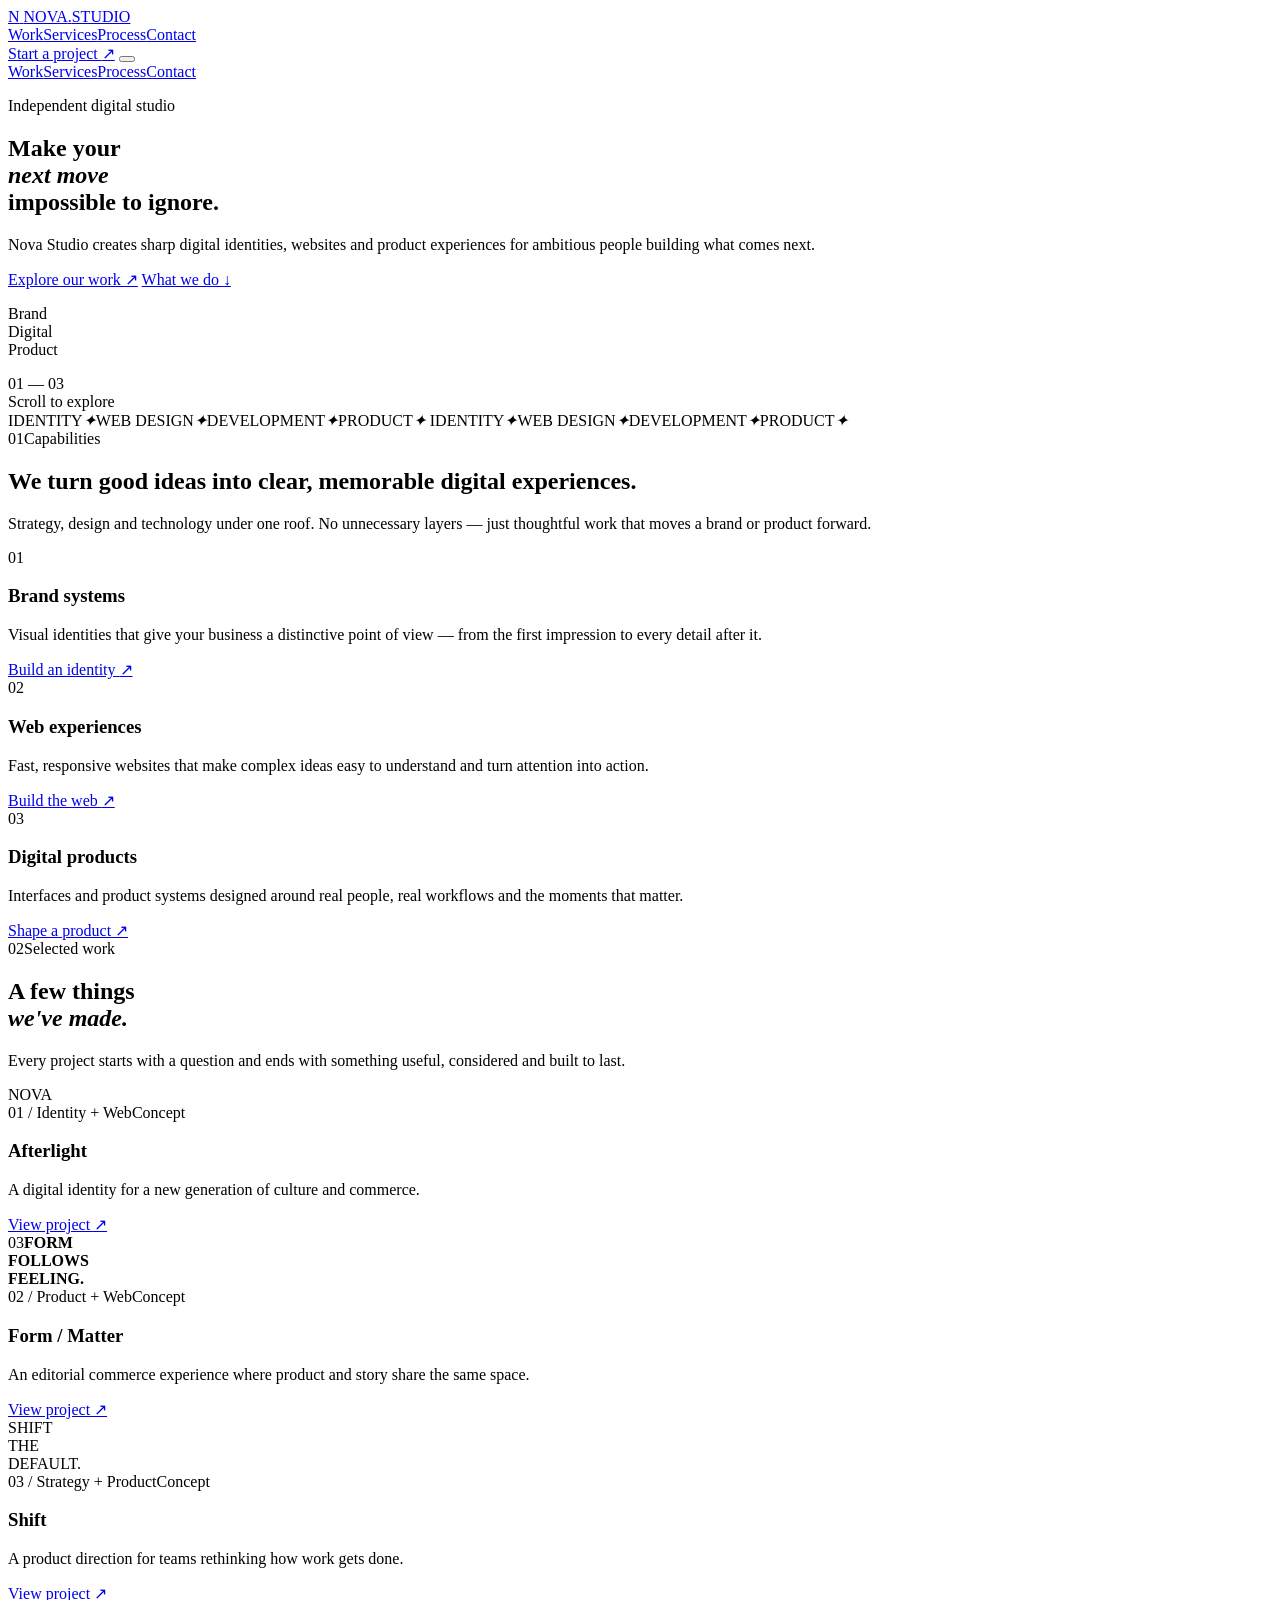
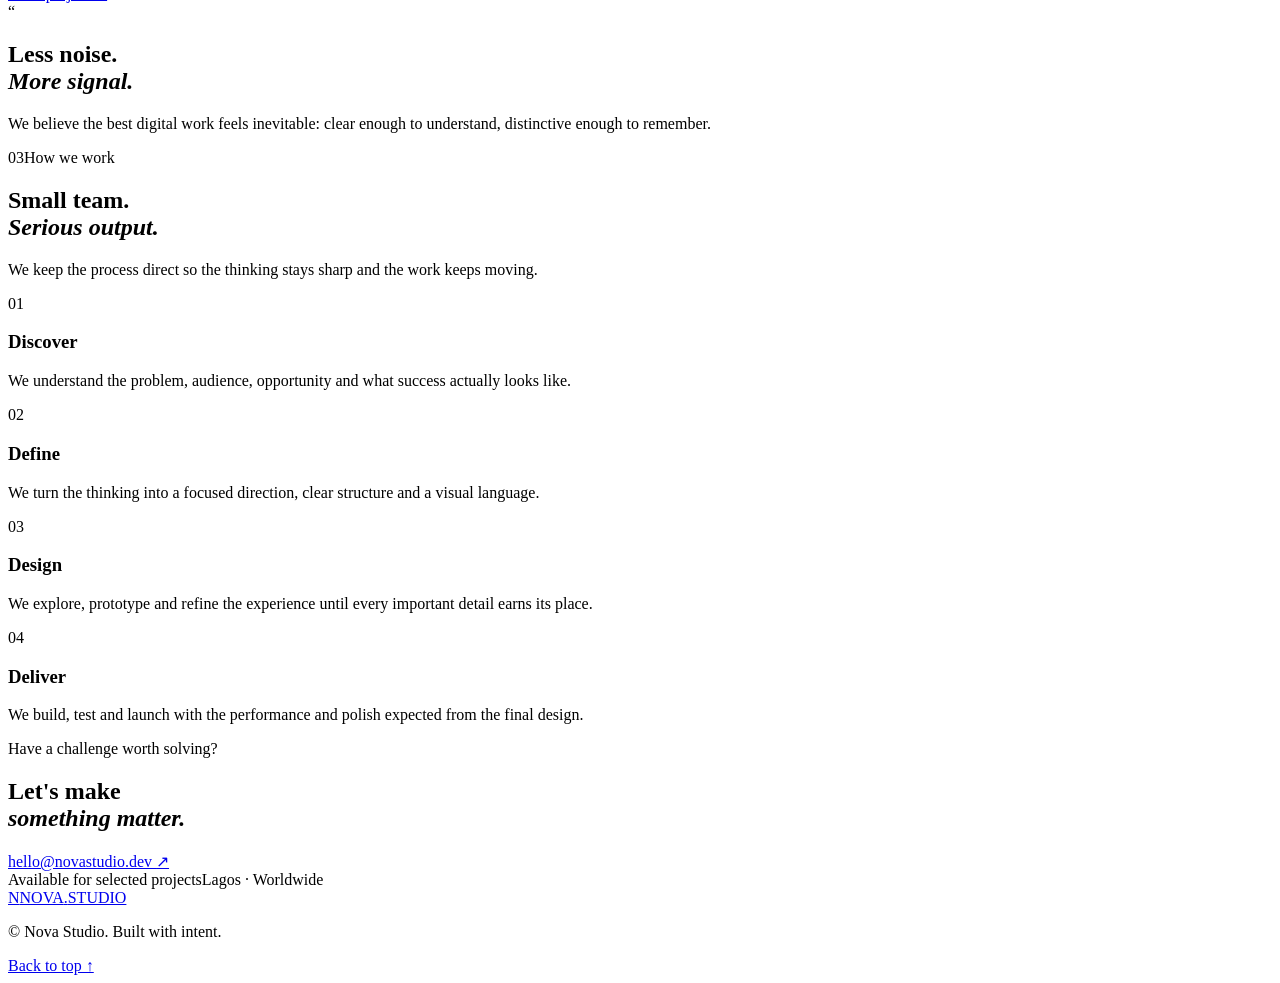
==== index.html @ 511130ea "Build Nova Studio: add index.html" ====
<!doctype html>
<html lang="en">
<head>
  <meta charset="utf-8">
  <meta name="viewport" content="width=device-width, initial-scale=1">
  <meta name="theme-color" content="#0a0a0a">
  <meta name="description" content="Nova Studio — digital experiences, brands and products built with clarity and character.">
  <title>Nova Studio — Digital experiences with character</title>
  <link rel="stylesheet" href="styles.css">
</head>
<body>
  <div class="noise" aria-hidden="true"></div>
  <header class="site-header" id="top">
    <a class="brand" href="#top" aria-label="Nova Studio home">
      <span class="brand-mark">N</span>
      <span>NOVA<span class="brand-dot">.</span>STUDIO</span>
    </a>
    <nav class="desktop-nav" aria-label="Primary navigation">
      <a href="#work">Work</a><a href="#services">Services</a><a href="#process">Process</a><a href="#contact">Contact</a>
    </nav>
    <a class="header-cta" href="#contact">Start a project <span>↗</span></a>
    <button class="menu-toggle" aria-label="Open menu" aria-expanded="false"><span></span><span></span></button>
  </header>

  <div class="mobile-menu" aria-hidden="true">
    <a href="#work">Work</a><a href="#services">Services</a><a href="#process">Process</a><a href="#contact">Contact</a>
  </div>

  <main>
    <section class="hero">
      <div class="hero-grid" aria-hidden="true"></div>
      <div class="hero-orbit orbit-one"></div><div class="hero-orbit orbit-two"></div>
      <div class="hero-copy reveal">
        <p class="eyebrow"><span class="status-dot"></span> Independent digital studio</p>
        <h1>Make your<br><em>next move</em><br>impossible to ignore.</h1>
        <p class="hero-text">Nova Studio creates sharp digital identities, websites and product experiences for ambitious people building what comes next.</p>
        <div class="hero-actions">
          <a class="button button-primary" href="#work">Explore our work <span>↗</span></a>
          <a class="text-link" href="#services">What we do <span>↓</span></a>
        </div>
      </div>
      <div class="hero-side reveal">
        <div class="side-line"></div>
        <p>Brand<br>Digital<br>Product</p>
        <span>01 — 03</span>
      </div>
      <div class="scroll-cue"><span></span> Scroll to explore</div>
    </section>

    <section class="marquee" aria-label="Studio capabilities">
      <div class="marquee-track">
        <span>IDENTITY</span><i>✦</i><span>WEB DESIGN</span><i>✦</i><span>DEVELOPMENT</span><i>✦</i><span>PRODUCT</span><i>✦</i>
        <span>IDENTITY</span><i>✦</i><span>WEB DESIGN</span><i>✦</i><span>DEVELOPMENT</span><i>✦</i><span>PRODUCT</span><i>✦</i>
      </div>
    </section>

    <section class="section intro" id="services">
      <div class="section-label reveal"><span>01</span><span>Capabilities</span></div>
      <div class="intro-content">
        <h2 class="reveal">We turn good ideas into <span>clear, memorable</span> digital experiences.</h2>
        <p class="lead reveal">Strategy, design and technology under one roof. No unnecessary layers — just thoughtful work that moves a brand or product forward.</p>
        <div class="service-grid">
          <article class="service-card reveal"><span class="service-number">01</span><h3>Brand systems</h3><p>Visual identities that give your business a distinctive point of view — from the first impression to every detail after it.</p><a href="#contact">Build an identity <span>↗</span></a></article>
          <article class="service-card reveal"><span class="service-number">02</span><h3>Web experiences</h3><p>Fast, responsive websites that make complex ideas easy to understand and turn attention into action.</p><a href="#contact">Build the web <span>↗</span></a></article>
          <article class="service-card reveal"><span class="service-number">03</span><h3>Digital products</h3><p>Interfaces and product systems designed around real people, real workflows and the moments that matter.</p><a href="#contact">Shape a product <span>↗</span></a></article>
        </div>
      </div>
    </section>

    <section class="section work" id="work">
      <div class="section-label reveal"><span>02</span><span>Selected work</span></div>
      <div class="work-heading reveal"><h2>A few things<br><em>we've made.</em></h2><p>Every project starts with a question and ends with something useful, considered and built to last.</p></div>
      <div class="project-list">
        <article class="project project-dark reveal">
          <div class="project-visual visual-alpha"><div class="visual-ring"></div><span class="visual-word">NOVA</span></div>
          <div class="project-meta"><span>01 / Identity + Web</span><span>Concept</span></div>
          <h3>Afterlight</h3><p>A digital identity for a new generation of culture and commerce.</p><a href="#contact" aria-label="View Afterlight project">View project ↗</a>
        </article>
        <article class="project project-light reveal">
          <div class="project-visual visual-beta"><div class="beta-card"><span>03</span><strong>FORM<br>FOLLOWS<br>FEELING.</strong></div></div>
          <div class="project-meta"><span>02 / Product + Web</span><span>Concept</span></div>
          <h3>Form / Matter</h3><p>An editorial commerce experience where product and story share the same space.</p><a href="#contact" aria-label="View Form Matter project">View project ↗</a>
        </article>
        <article class="project project-green reveal">
          <div class="project-visual visual-gamma"><div class="gamma-grid"></div><span>SHIFT<br>THE<br>DEFAULT.</span></div>
          <div class="project-meta"><span>03 / Strategy + Product</span><span>Concept</span></div>
          <h3>Shift</h3><p>A product direction for teams rethinking how work gets done.</p><a href="#contact" aria-label="View Shift project">View project ↗</a>
        </article>
      </div>
    </section>

    <section class="statement">
      <div class="statement-inner reveal"><span class="quote-mark">“</span><h2>Less noise.<br><em>More signal.</em></h2><p>We believe the best digital work feels inevitable: clear enough to understand, distinctive enough to remember.</p></div>
    </section>

    <section class="section process" id="process">
      <div class="section-label reveal"><span>03</span><span>How we work</span></div>
      <div class="process-top"><h2 class="reveal">Small team.<br><em>Serious output.</em></h2><p class="lead reveal">We keep the process direct so the thinking stays sharp and the work keeps moving.</p></div>
      <div class="steps">
        <div class="step reveal"><span>01</span><div><h3>Discover</h3><p>We understand the problem, audience, opportunity and what success actually looks like.</p></div></div>
        <div class="step reveal"><span>02</span><div><h3>Define</h3><p>We turn the thinking into a focused direction, clear structure and a visual language.</p></div></div>
        <div class="step reveal"><span>03</span><div><h3>Design</h3><p>We explore, prototype and refine the experience until every important detail earns its place.</p></div></div>
        <div class="step reveal"><span>04</span><div><h3>Deliver</h3><p>We build, test and launch with the performance and polish expected from the final design.</p></div></div>
      </div>
    </section>

    <section class="contact" id="contact">
      <div class="contact-glow"></div>
      <div class="contact-inner reveal">
        <p class="eyebrow">Have a challenge worth solving?</p>
        <h2>Let's make<br><em>something matter.</em></h2>
        <a class="contact-button" href="mailto:hello@novastudio.dev">hello@novastudio.dev <span>↗</span></a>
        <div class="contact-bottom"><span>Available for selected projects</span><span>Lagos · Worldwide</span></div>
      </div>
    </section>
  </main>

  <footer class="footer">
    <a class="brand" href="#top"><span class="brand-mark">N</span><span>NOVA<span class="brand-dot">.</span>STUDIO</span></a>
    <p>© <span id="year"></span> Nova Studio. Built with intent.</p>
    <a href="#top" class="back-top">Back to top ↑</a>
  </footer>
  <script src="script.js"></script>
</body>
</html>
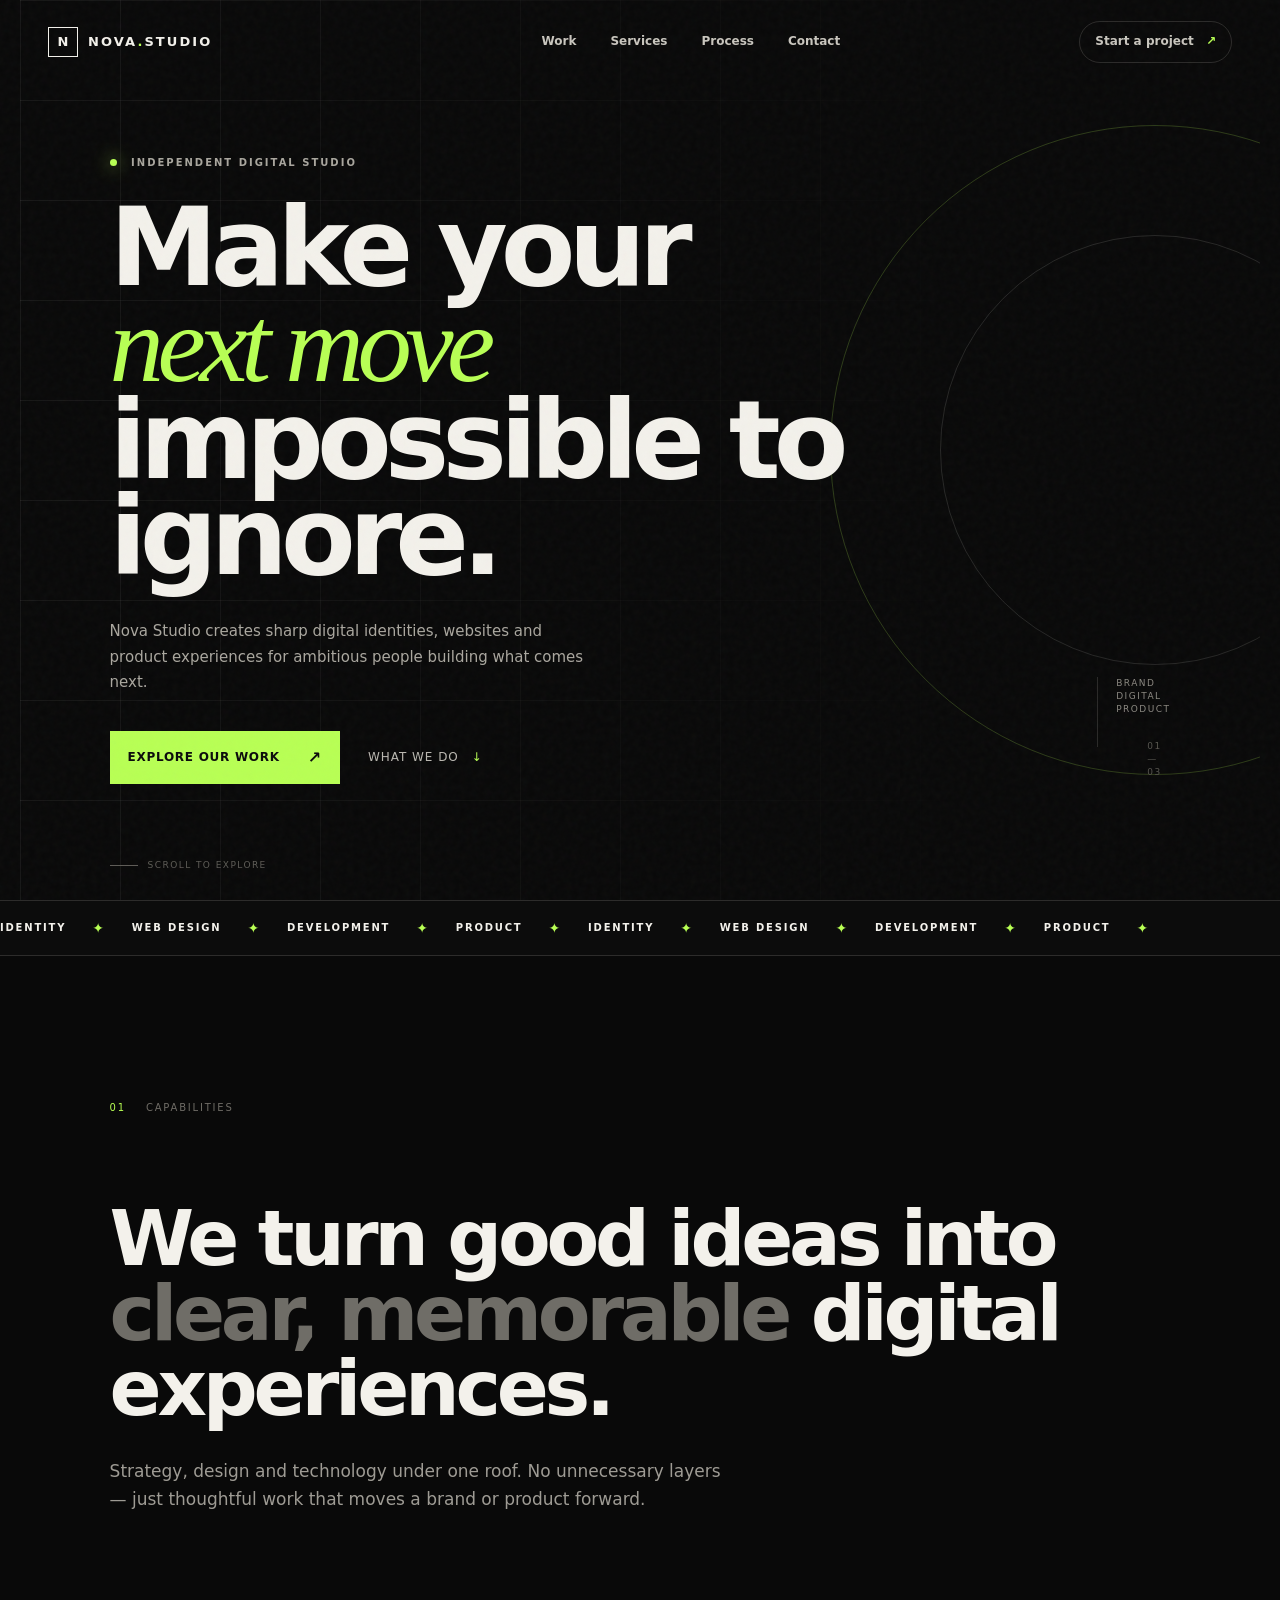
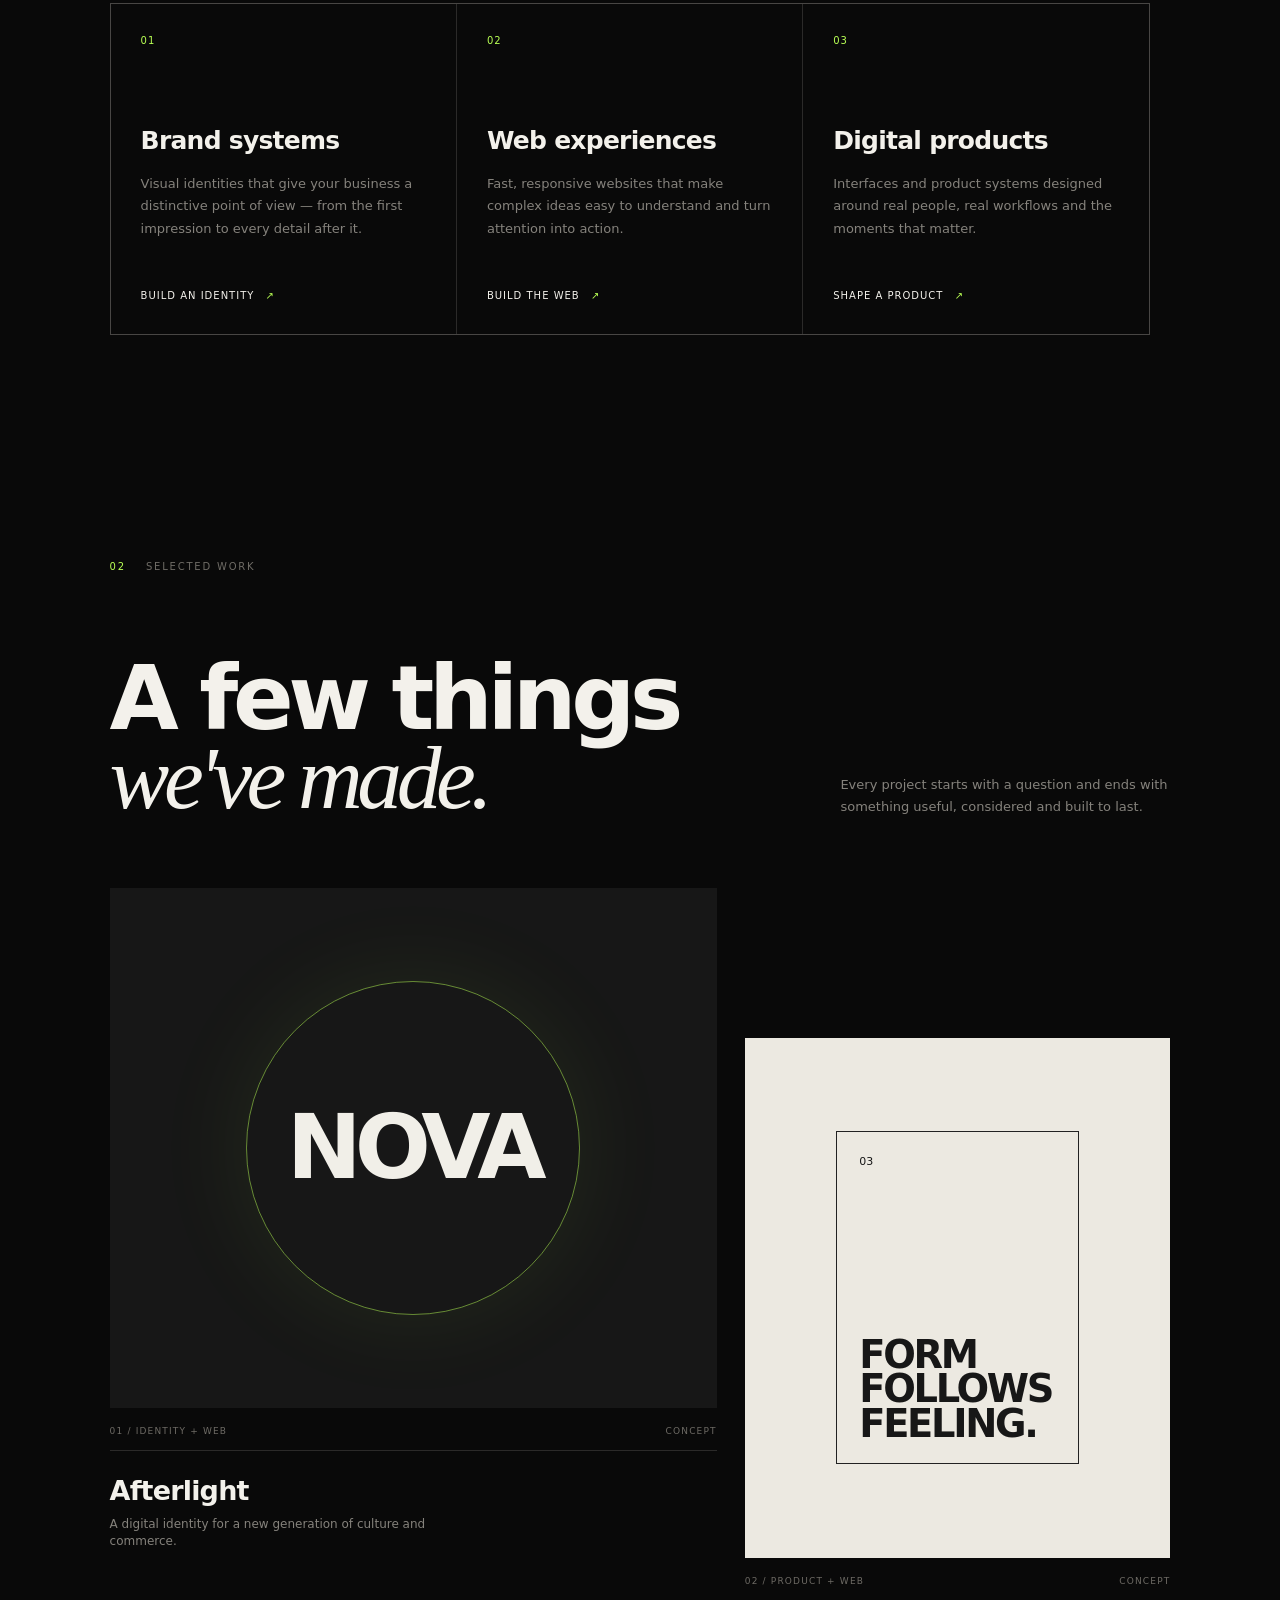
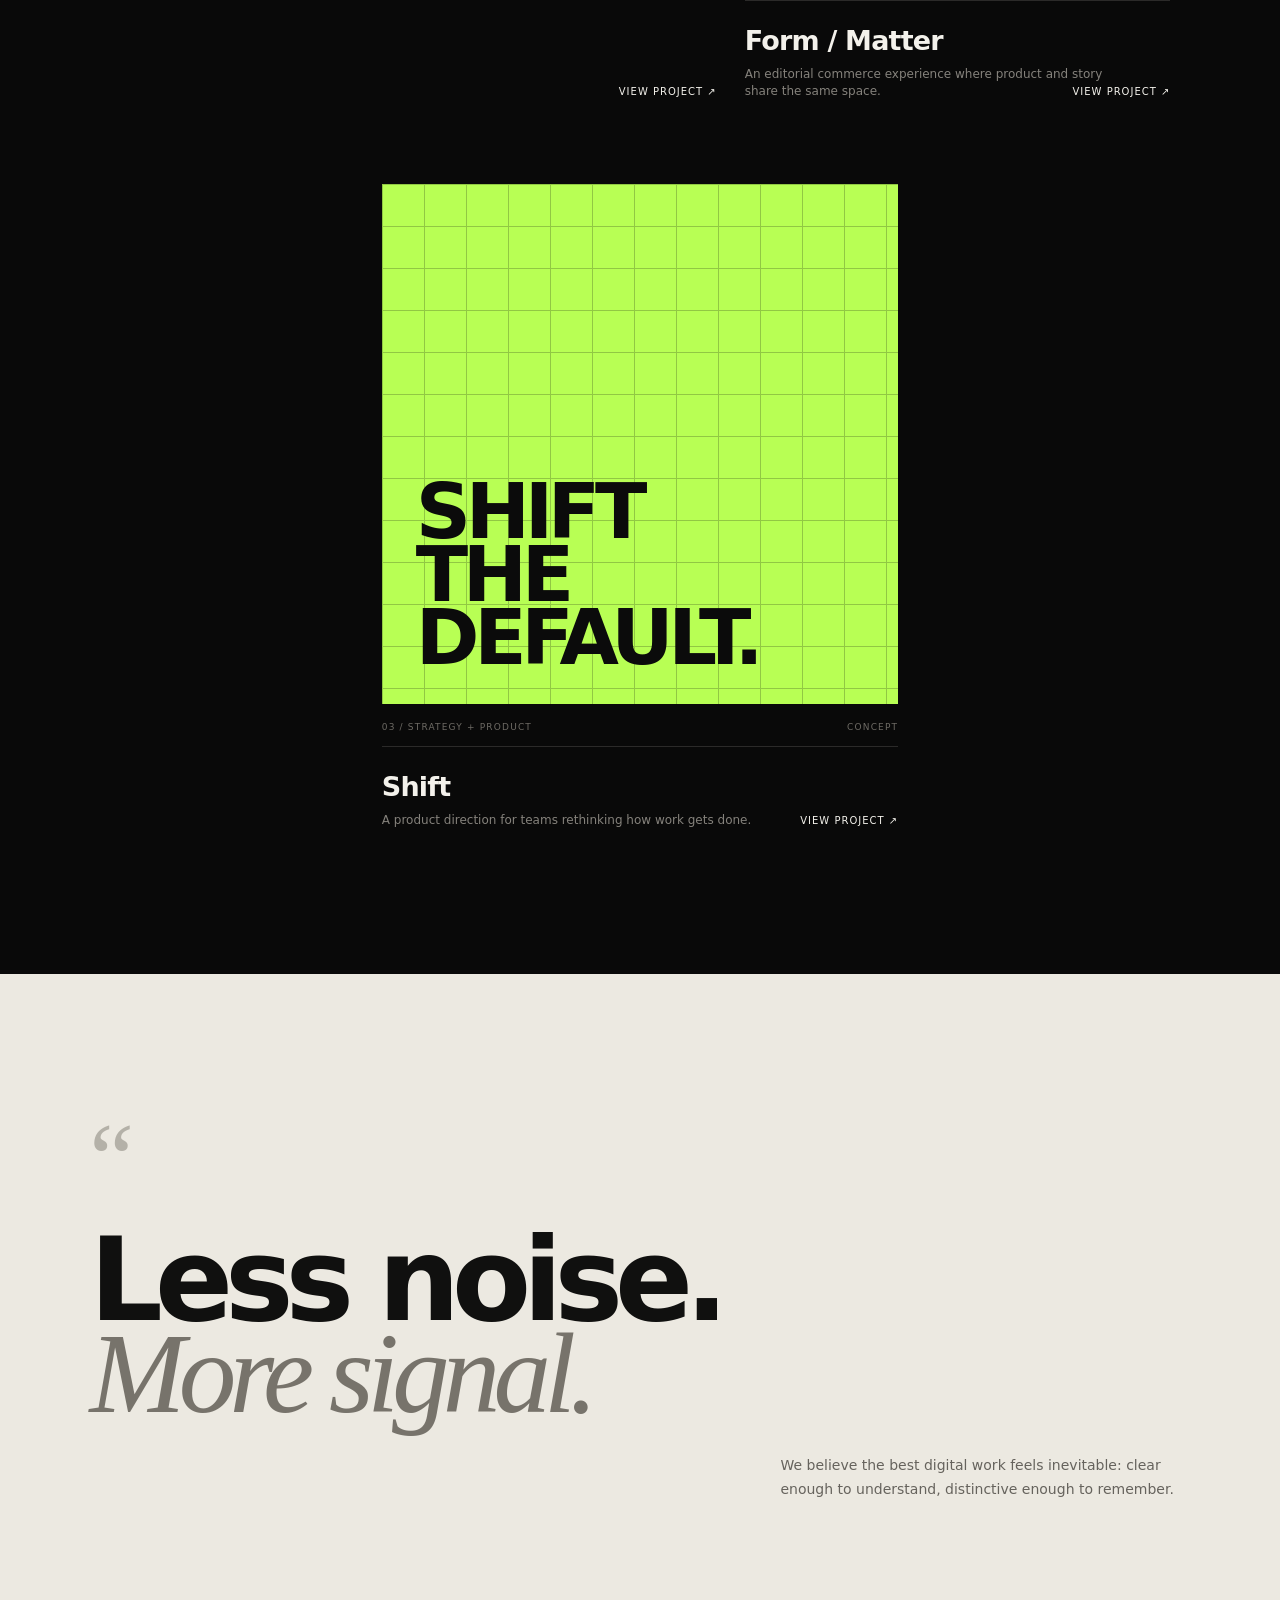
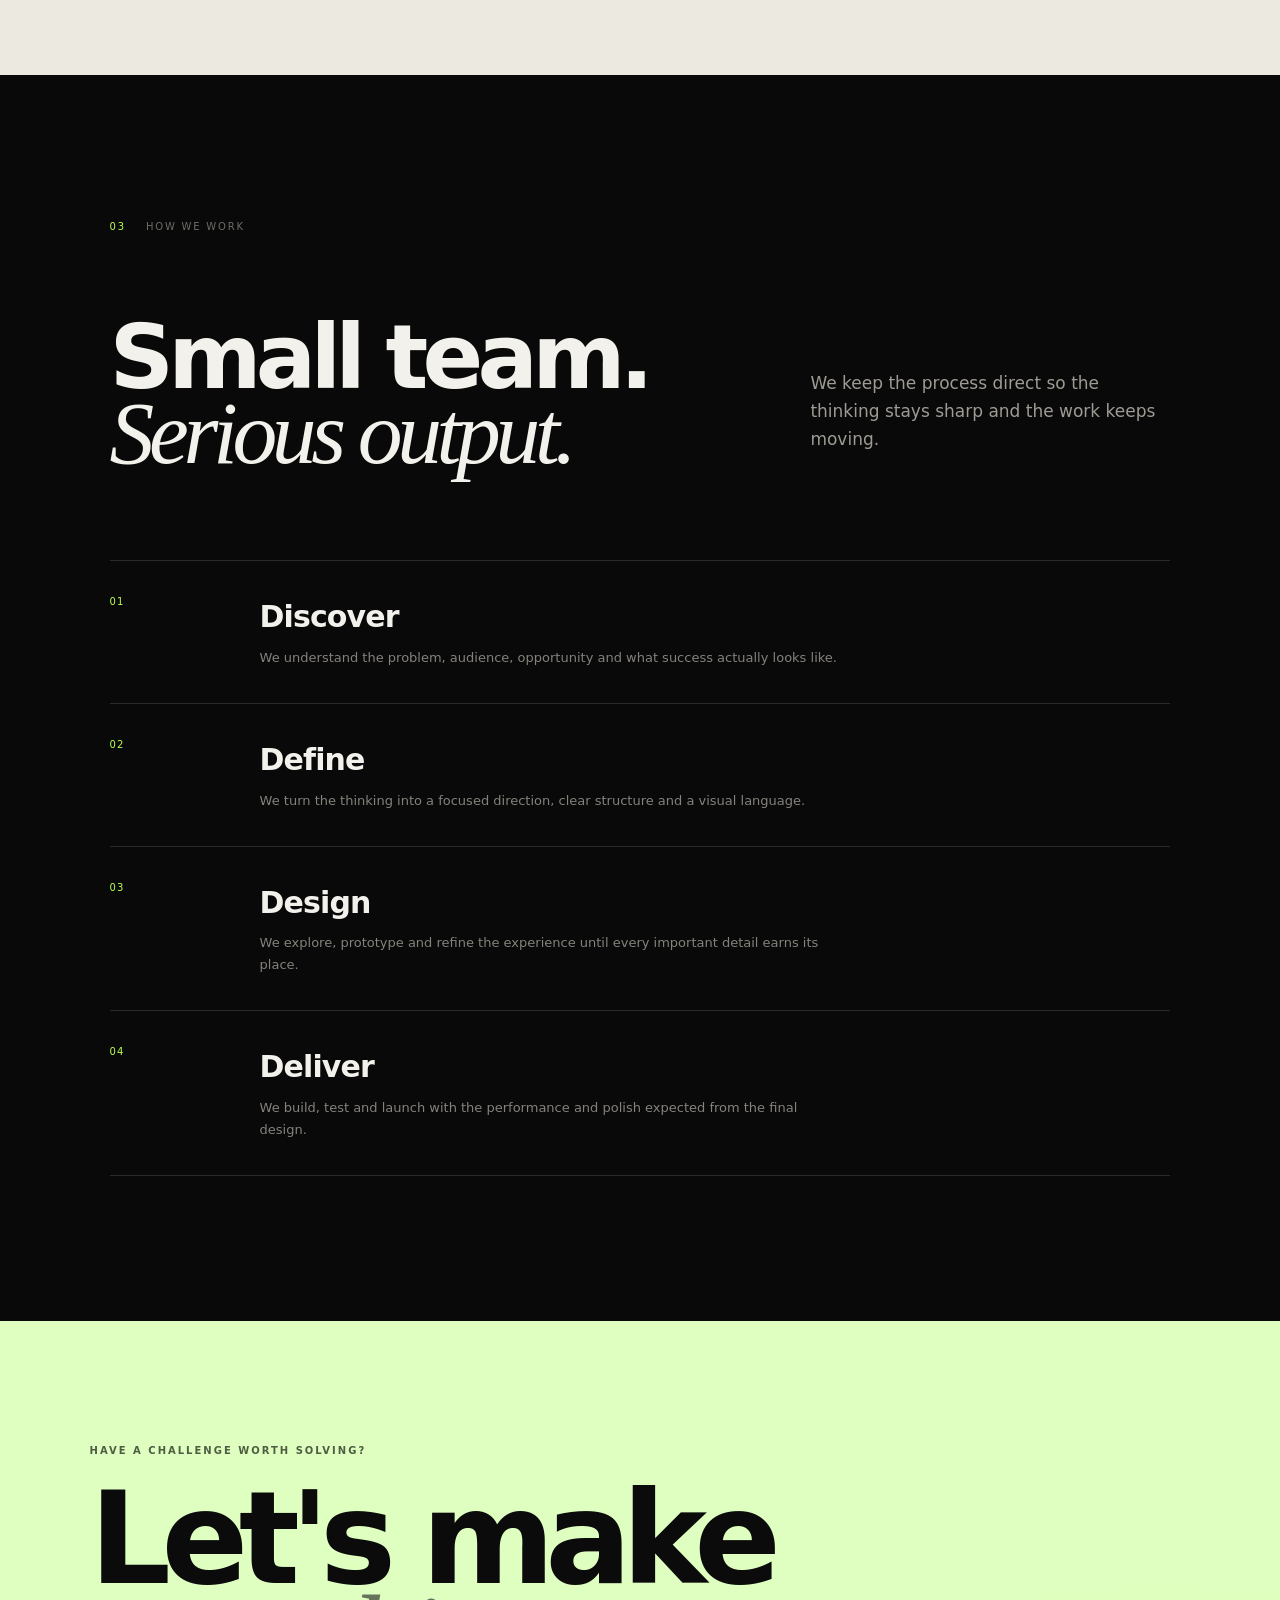
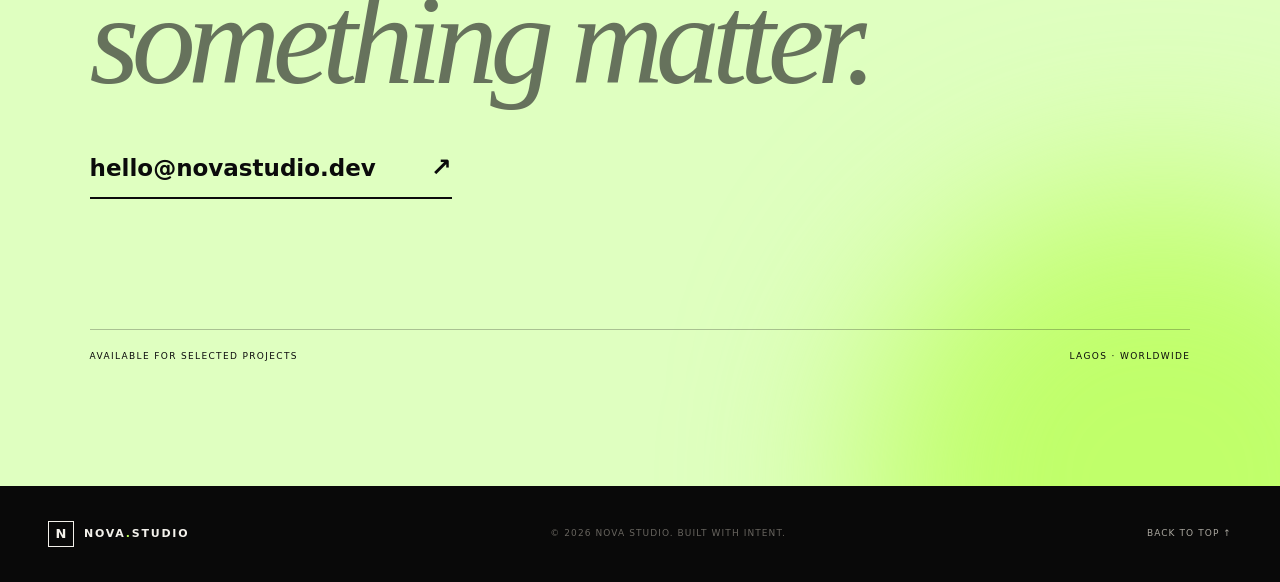
==== commit d3b5fafb: "Add favicon reference and trigger Pages deployment" ====
--- a/index.html
+++ b/index.html
@@ -6,6 +6,7 @@
   <meta name="theme-color" content="#0a0a0a">
   <meta name="description" content="Nova Studio — digital experiences, brands and products built with clarity and character.">
   <title>Nova Studio — Digital experiences with character</title>
+  <link rel="icon" href="favicon.svg" type="image/svg+xml">
   <link rel="stylesheet" href="styles.css">
 </head>
 <body>
--- a/styles.css
+++ b/styles.css
@@ -0,0 +1,14 @@
+:root{--bg:#090909;--surface:#111;--text:#f3f1eb;--muted:#a09e98;--line:rgba(243,241,235,.14);--lime:#b8ff54;--paper:#ece9e1;--ink:#10100f;--max:1240px}
+*{box-sizing:border-box}html{scroll-behavior:smooth}body{margin:0;background:var(--bg);color:var(--text);font-family:Inter,ui-sans-serif,system-ui,-apple-system,BlinkMacSystemFont,"Segoe UI",sans-serif;line-height:1.45;overflow-x:hidden}.noise{position:fixed;inset:0;pointer-events:none;opacity:.045;z-index:20;background-image:url("data:image/svg+xml,%3Csvg viewBox='0 0 180 180' xmlns='http://www.w3.org/2000/svg'%3E%3Cfilter id='n'%3E%3CfeTurbulence type='fractalNoise' baseFrequency='.8' numOctaves='4' stitchTiles='stitch'/%3E%3C/filter%3E%3Crect width='100%25' height='100%25' filter='url(%23n)' opacity='.7'/%3E%3C/svg%3E")}
+a{color:inherit;text-decoration:none}.site-header{height:84px;position:absolute;top:0;left:0;right:0;z-index:10;max-width:var(--max);margin:auto;padding:0 28px;display:flex;align-items:center;justify-content:space-between}.brand{display:flex;align-items:center;gap:10px;font-size:13px;font-weight:800;letter-spacing:.16em}.brand-mark{display:grid;place-items:center;width:30px;height:30px;border:1px solid var(--text);font-size:13px;letter-spacing:0}.brand-dot{color:var(--lime)}.desktop-nav{display:flex;gap:34px;margin-left:90px}.desktop-nav a,.header-cta{font-size:12px;font-weight:600;color:#c9c6be;transition:color .25s}.desktop-nav a:hover,.header-cta:hover{color:var(--lime)}.header-cta{border:1px solid var(--line);padding:11px 15px;border-radius:999px}.header-cta span{color:var(--lime);margin-left:8px}.menu-toggle,.mobile-menu{display:none}
+.hero{min-height:100svh;position:relative;display:flex;align-items:center;max-width:var(--max);margin:auto;padding:120px 7vw 80px;overflow:hidden}.hero-grid{position:absolute;inset:0;opacity:.45;background-image:linear-gradient(var(--line) 1px,transparent 1px),linear-gradient(90deg,var(--line) 1px,transparent 1px);background-size:100px 100px;mask-image:linear-gradient(to right,black 0%,transparent 80%)}.hero-copy{position:relative;z-index:2;max-width:850px}.eyebrow{text-transform:uppercase;font-size:10px;letter-spacing:.2em;color:#a9a69e;font-weight:700;margin:0 0 30px}.status-dot{display:inline-block;width:7px;height:7px;background:var(--lime);border-radius:50%;margin-right:9px;box-shadow:0 0 18px var(--lime)}h1,h2,h3,p{margin-top:0}.hero h1{font-size:clamp(54px,8.5vw,124px);line-height:.88;letter-spacing:-.065em;margin:0;font-weight:700}.hero h1 em,.work h2 em,.statement h2 em,.process h2 em,.contact h2 em{font-family:Georgia,serif;font-weight:400;letter-spacing:-.06em}.hero h1 em{color:var(--lime)}.hero-text{max-width:480px;color:#aaa79f;font-size:15px;line-height:1.7;margin:35px 0}.hero-actions{display:flex;align-items:center;gap:28px}.button{display:inline-flex;align-items:center;gap:28px;padding:15px 18px;font-size:12px;font-weight:800;text-transform:uppercase;letter-spacing:.06em}.button-primary{background:var(--lime);color:#0b0b0b}.button-primary span{font-size:16px}.text-link{font-size:12px;text-transform:uppercase;letter-spacing:.08em;color:#bbb8b1}.text-link span{color:var(--lime);margin-left:8px}.hero-side{position:absolute;right:7vw;bottom:17%;z-index:2;display:flex;align-items:flex-start;gap:18px;color:#8c8982;font-size:9px;text-transform:uppercase;letter-spacing:.16em}.side-line{height:70px;width:1px;background:var(--line)}.hero-side span{position:absolute;left:50px;top:63px;color:#57554f}.hero-orbit{position:absolute;border:1px solid rgba(184,255,84,.2);border-radius:50%;width:650px;height:650px;right:-220px;top:50%;transform:translateY(-50%)}.orbit-two{width:430px;height:430px;right:-110px;border-color:rgba(243,241,235,.12)}.scroll-cue{position:absolute;bottom:28px;left:7vw;color:#5e5c57;font-size:9px;text-transform:uppercase;letter-spacing:.16em;display:flex;align-items:center;gap:10px}.scroll-cue span{width:28px;height:1px;background:#5e5c57}
+.marquee{overflow:hidden;border-top:1px solid var(--line);border-bottom:1px solid var(--line);padding:17px 0;background:#0c0c0c}.marquee-track{width:max-content;display:flex;gap:26px;align-items:center;animation:marquee 26s linear infinite;font-size:10px;font-weight:800;letter-spacing:.18em}.marquee i{font-style:normal;color:var(--lime);font-size:14px}@keyframes marquee{to{transform:translateX(-50%)}}
+.section{max-width:var(--max);margin:auto;padding:145px 7vw}.section-label{display:flex;gap:20px;font-size:10px;text-transform:uppercase;letter-spacing:.18em;color:#6f6c66;margin-bottom:85px}.section-label span:first-child{color:var(--lime)}.intro-content{max-width:1040px}.intro h2{font-size:clamp(40px,6vw,78px);line-height:.98;letter-spacing:-.055em;margin-bottom:30px}.intro h2 span{color:#6f6d67}.lead{color:#9e9b94;font-size:17px;line-height:1.65;max-width:620px}.service-grid{display:grid;grid-template-columns:repeat(3,1fr);gap:1px;background:var(--line);margin-top:90px;border:1px solid var(--line)}.service-card{background:var(--bg);padding:30px;min-height:330px;display:flex;flex-direction:column}.service-number{font-size:10px;color:var(--lime);letter-spacing:.1em}.service-card h3{font-size:25px;letter-spacing:-.03em;margin:75px 0 14px}.service-card p{font-size:13px;color:#85827c;line-height:1.7;max-width:310px}.service-card a{font-size:10px;text-transform:uppercase;letter-spacing:.1em;margin-top:auto}.service-card a span{color:var(--lime);margin-left:7px}
+.work{padding-top:80px}.work-heading{display:flex;justify-content:space-between;align-items:end;margin-bottom:70px}.work h2{font-size:clamp(50px,7vw,92px);line-height:.88;letter-spacing:-.06em;margin:0}.work-heading p{max-width:330px;color:#85827c;font-size:13px;line-height:1.7;margin:0}.project-list{display:grid;grid-template-columns:repeat(12,1fr);gap:28px}.project{position:relative}.project:nth-child(1){grid-column:span 7}.project:nth-child(2){grid-column:span 5;margin-top:150px}.project:nth-child(3){grid-column:4/span 6;margin-top:55px}.project-visual{height:520px;position:relative;overflow:hidden}.visual-alpha{background:#171717;display:grid;place-items:center}.visual-ring{width:55%;aspect-ratio:1;border:1px solid rgba(184,255,84,.5);border-radius:50%;box-shadow:0 0 100px rgba(184,255,84,.08)}.visual-word{position:absolute;font-size:clamp(50px,7vw,100px);font-weight:800;letter-spacing:-.08em;color:#f1efe8}.visual-beta{background:var(--paper);display:grid;place-items:center}.beta-card{width:57%;height:64%;border:1px solid #222;display:flex;flex-direction:column;justify-content:space-between;padding:22px;color:#171717}.beta-card span{font-size:11px}.beta-card strong{font-size:clamp(20px,3vw,42px);line-height:.9;letter-spacing:-.06em}.visual-gamma{background:var(--lime);color:#0b0b0b;padding:34px;display:flex;align-items:flex-end}.visual-gamma>span{position:relative;z-index:1;font-size:clamp(50px,6vw,86px);line-height:.82;font-weight:800;letter-spacing:-.07em}.gamma-grid{position:absolute;inset:0;opacity:.22;background-image:linear-gradient(#0b0b0b 1px,transparent 1px),linear-gradient(90deg,#0b0b0b 1px,transparent 1px);background-size:42px 42px}.project-meta{display:flex;justify-content:space-between;border-bottom:1px solid var(--line);padding:17px 0 12px;font-size:9px;text-transform:uppercase;letter-spacing:.13em;color:#6e6b65}.project h3{font-size:27px;margin:20px 0 6px;letter-spacing:-.03em}.project p{font-size:12px;color:#85827c;max-width:380px;margin:0}.project>a{position:absolute;right:0;bottom:1px;font-size:10px;text-transform:uppercase;letter-spacing:.1em}
+.statement{background:var(--paper);color:var(--ink);padding:160px 7vw}.statement-inner{max-width:var(--max);margin:auto;position:relative}.quote-mark{font-family:Georgia,serif;font-size:100px;line-height:.5;color:#b4b1a8}.statement h2{font-size:clamp(60px,9vw,130px);line-height:.8;letter-spacing:-.07em;margin:35px 0}.statement h2 em{color:#77736b}.statement p{max-width:410px;margin-left:auto;color:#66635d;font-size:14px;line-height:1.7}
+.process-top{display:flex;justify-content:space-between;align-items:end;margin-bottom:90px}.process h2{font-size:clamp(55px,7vw,90px);line-height:.84;letter-spacing:-.065em;margin:0}.process-top .lead{max-width:360px}.steps{border-top:1px solid var(--line)}.step{display:grid;grid-template-columns:100px 1fr;gap:50px;padding:34px 0;border-bottom:1px solid var(--line)}.step>span{font-size:10px;color:var(--lime);letter-spacing:.1em}.step h3{font-size:30px;margin:0 0 8px;letter-spacing:-.03em}.step p{color:#85827c;font-size:13px;max-width:580px;margin:0;line-height:1.7}
+.contact{min-height:85vh;background:#dfffc0;color:#0b0b0b;position:relative;overflow:hidden;display:grid;place-items:center;padding:100px 7vw}.contact-glow{position:absolute;width:600px;height:600px;border-radius:50%;background:rgba(184,255,84,.8);filter:blur(90px);right:-180px;bottom:-300px}.contact-inner{width:min(var(--max),100%);position:relative}.contact .eyebrow{color:#4f5d43}.contact h2{font-size:clamp(65px,10vw,145px);line-height:.78;letter-spacing:-.075em;margin:0 0 60px}.contact h2 em{color:#66725c}.contact-button{display:inline-flex;align-items:center;gap:55px;border-bottom:2px solid #0b0b0b;padding-bottom:10px;font-size:clamp(16px,2vw,23px);font-weight:600}.contact-button span{font-size:25px}.contact-bottom{display:flex;justify-content:space-between;margin-top:130px;padding-top:20px;border-top:1px solid rgba(11,11,11,.25);font-size:9px;text-transform:uppercase;letter-spacing:.15em}
+.footer{max-width:var(--max);margin:auto;padding:35px 28px;display:flex;align-items:center;justify-content:space-between;color:#68655f}.footer .brand{color:var(--text);font-size:11px}.footer .brand-mark{width:26px;height:26px}.footer p,.back-top{font-size:9px;text-transform:uppercase;letter-spacing:.12em;margin:0}.back-top{color:#aaa79f}
+.reveal{opacity:0;transform:translateY(28px);transition:opacity .8s ease,transform .8s ease}.reveal.visible{opacity:1;transform:none}
+@media(max-width:800px){.site-header{padding:0 20px;height:72px}.desktop-nav,.header-cta{display:none}.menu-toggle{display:flex;background:none;border:0;flex-direction:column;gap:6px;padding:8px}.menu-toggle span{width:24px;height:1px;background:var(--text);display:block}.mobile-menu{position:fixed;inset:0;background:#0b0b0b;z-index:9;padding:120px 25px;display:flex;flex-direction:column;gap:24px;transform:translateY(-100%);transition:transform .35s ease}.mobile-menu.open{transform:none}.mobile-menu a{font-size:42px;letter-spacing:-.05em}.hero{padding:115px 25px 90px;min-height:100svh}.hero h1{font-size:clamp(54px,16vw,90px)}.hero-text{font-size:14px}.hero-side{display:none}.hero-orbit{width:420px;height:420px;right:-260px;top:70%}.scroll-cue{left:25px}.section{padding:100px 25px}.section-label{margin-bottom:55px}.intro h2{font-size:clamp(40px,11vw,64px)}.service-grid{grid-template-columns:1fr;margin-top:55px}.service-card{min-height:280px}.service-card h3{margin-top:55px}.work{padding-top:20px}.work-heading{display:block;margin-bottom:50px}.work-heading p{margin-top:30px}.project-list{display:block}.project{margin:0 0 70px!important}.project-visual{height:420px}.statement{padding:110px 25px}.statement h2{font-size:clamp(58px,17vw,100px)}.statement p{margin:0}.process-top{display:block;margin-bottom:60px}.process-top .lead{margin-top:35px}.step{grid-template-columns:45px 1fr;gap:20px}.step h3{font-size:25px}.contact{min-height:75vh;padding:90px 25px}.contact h2{font-size:clamp(64px,17vw,105px);margin-bottom:50px}.contact-button{gap:20px;font-size:14px}.contact-bottom{margin-top:100px}.footer{padding:30px 20px;gap:20px;flex-wrap:wrap}.footer p{order:3;width:100%}}
+@media(prefers-reduced-motion:reduce){html{scroll-behavior:auto}.reveal{opacity:1;transform:none;transition:none}.marquee-track{animation:none}.mobile-menu{transition:none}}
